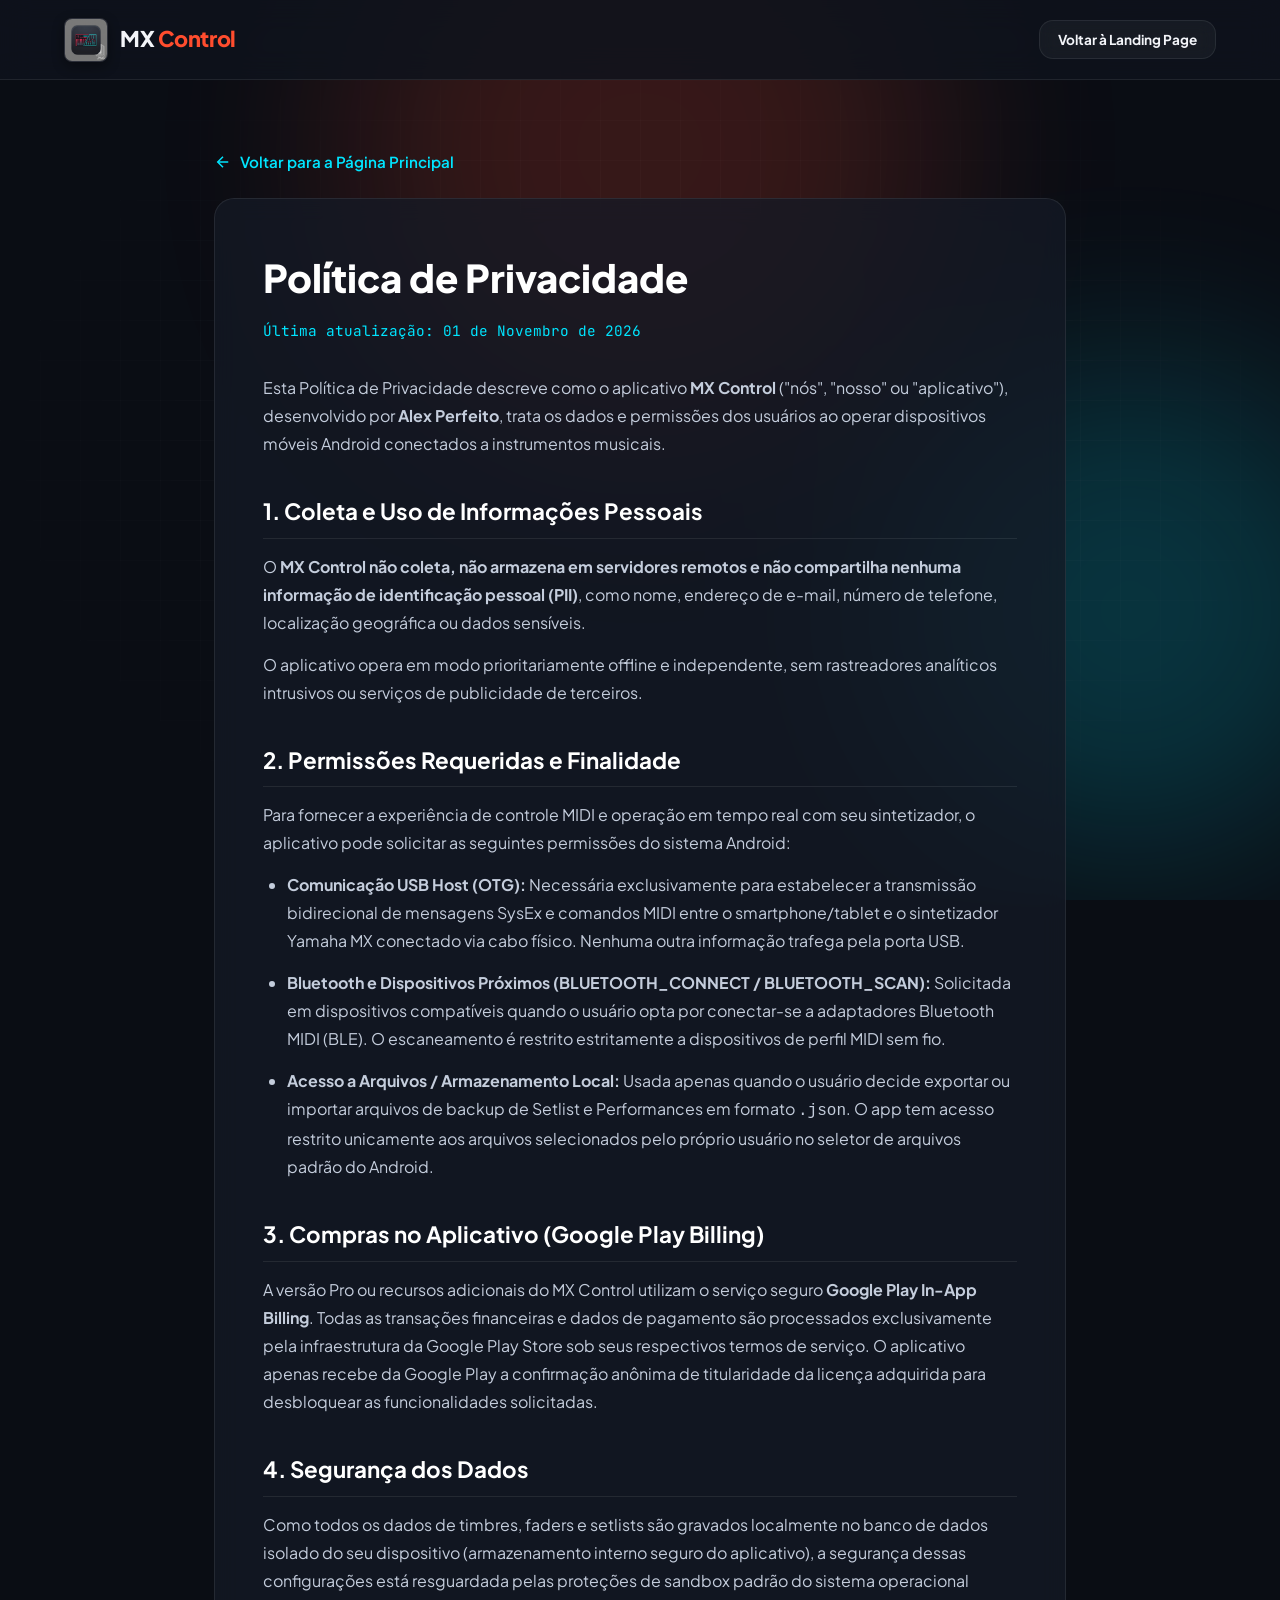
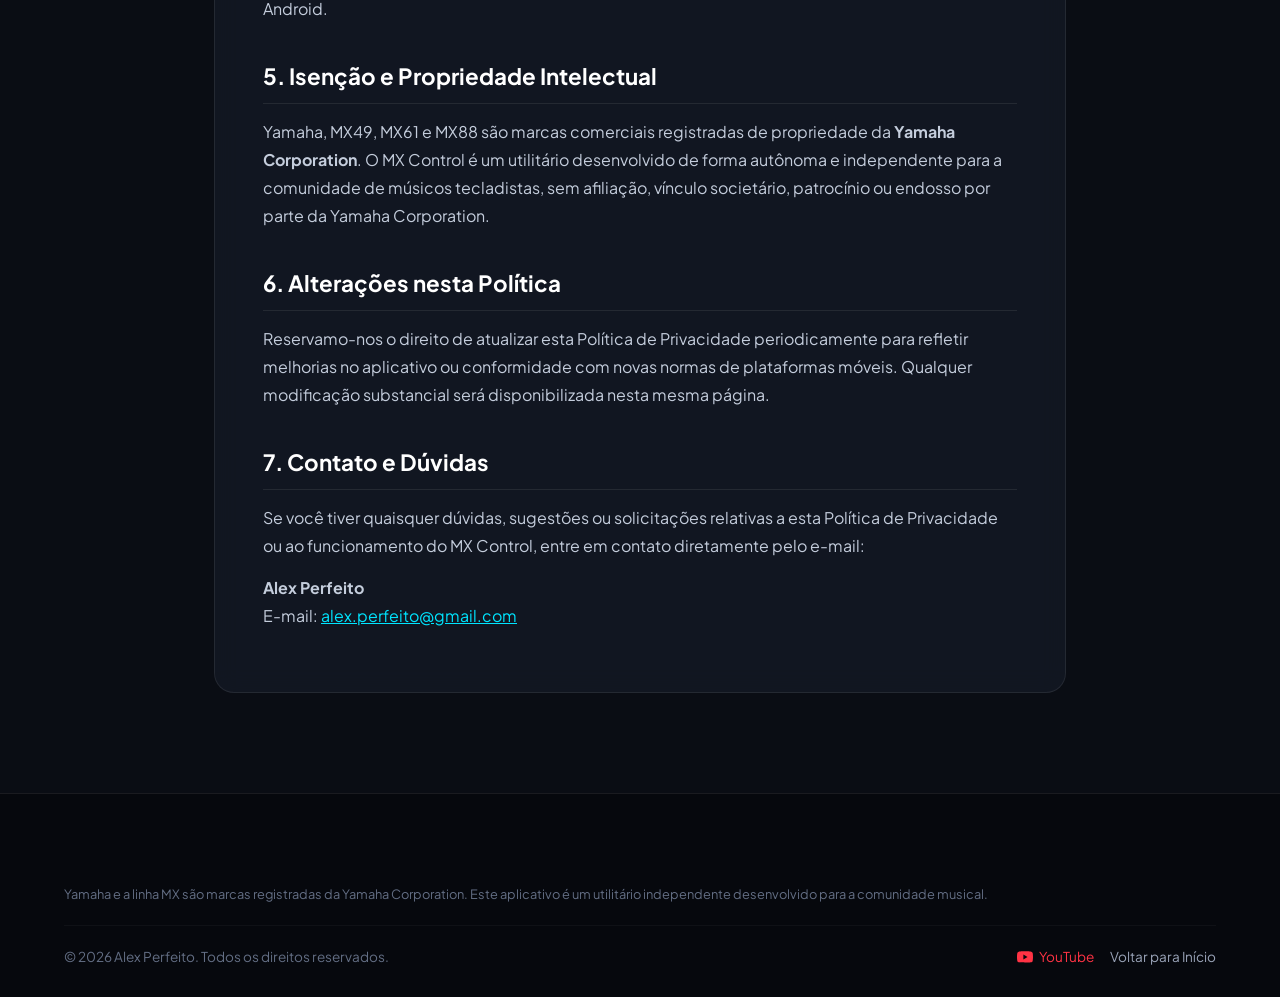
==== privacy-policy.html @ 3ce1f9e4 "Add files via upload" ====
<!DOCTYPE html>
<html lang="pt-BR">
<head>
  <meta charset="UTF-8">
  <meta name="viewport" content="width=device-width, initial-scale=1.0">
  <title>Política de Privacidade — MX Control</title>
  
  <meta name="description" content="Política de Privacidade do aplicativo MX Control para teclados Yamaha MX.">
  <meta name="author" content="Alex Perfeito">
  <meta name="theme-color" content="#0a0d14">

  <!-- Favicon -->
  <link rel="icon" type="image/png" href="assets/icon.png">
  <link rel="apple-touch-icon" href="assets/icon.png">

  <!-- Google Fonts -->
  <link rel="preconnect" href="https://fonts.googleapis.com">
  <link rel="preconnect" href="https://fonts.gstatic.com" crossorigin>
  <link href="https://fonts.googleapis.com/css2?family=Plus+Jakarta+Sans:wght@400;500;600;700;800&family=JetBrains+Mono:wght@500&display=swap" rel="stylesheet">

  <!-- Estilos -->
  <link rel="stylesheet" href="style.css">

  <style>
    .legal-content {
      padding: 70px 0 100px;
    }
    .legal-card {
      background: var(--bg-card);
      border: 1px solid var(--border-subtle);
      border-radius: var(--radius-lg);
      padding: 48px;
      backdrop-filter: blur(12px);
    }
    .legal-card h1 {
      font-size: 2.4rem;
      font-weight: 800;
      color: #fff;
      margin-bottom: 8px;
    }
    .legal-card .updated-date {
      font-size: 0.9rem;
      color: var(--accent-cyan);
      margin-bottom: 32px;
      display: inline-block;
      font-family: var(--font-mono);
    }
    .legal-card h2 {
      font-size: 1.4rem;
      font-weight: 700;
      color: #fff;
      margin-top: 36px;
      margin-bottom: 14px;
      border-bottom: 1px solid var(--border-subtle);
      padding-bottom: 8px;
    }
    .legal-card p, .legal-card li {
      color: #c4cddc;
      font-size: 1rem;
      line-height: 1.75;
      margin-bottom: 14px;
    }
    .legal-card ul {
      padding-left: 24px;
      margin-bottom: 20px;
    }
    .back-btn {
      margin-bottom: 24px;
      display: inline-flex;
      align-items: center;
      gap: 8px;
      color: var(--accent-cyan);
      text-decoration: none;
      font-weight: 600;
      font-size: 0.95rem;
    }
    .back-btn:hover {
      text-decoration: underline;
    }
    @media (max-width: 768px) {
      .legal-card {
        padding: 24px;
      }
      .legal-card h1 {
        font-size: 1.8rem;
      }
    }
  </style>
</head>
<body>

  <!-- Efeitos de Fundo -->
  <div class="bg-decorations" aria-hidden="true">
    <div class="glow-orb glow-orb-1"></div>
    <div class="glow-orb glow-orb-2"></div>
    <div class="grid-overlay"></div>
  </div>

  <!-- CABEÇALHO -->
  <header class="site-header">
    <div class="container header-inner">
      <a href="index.html" class="brand-logo">
        <div class="logo-icon-wrap">
          <img src="assets/icon.png" alt="Logo MX Control" class="logo-img">
        </div>
        <span class="brand-text">MX <span>Control</span></span>
      </a>

      <div class="header-cta">
        <a href="index.html" class="btn btn-outline" style="padding: 8px 18px; font-size: 0.85rem;">
          Voltar à Landing Page
        </a>
      </div>
    </div>
  </header>

  <!-- CONTEÚDO DA POLÍTICA -->
  <main class="legal-content">
    <div class="container" style="max-width: 900px;">
      
      <a href="index.html" class="back-btn">
        <svg width="18" height="18" viewBox="0 0 24 24" fill="none" stroke="currentColor" stroke-width="2">
          <line x1="19" y1="12" x2="5" y2="12"></line>
          <polyline points="12 19 5 12 12 5"></polyline>
        </svg>
        Voltar para a Página Principal
      </a>

      <div class="legal-card">
        <h1>Política de Privacidade</h1>
        <span class="updated-date">Última atualização: 01 de Novembro de 2026</span>

        <p>
          Esta Política de Privacidade descreve como o aplicativo <strong>MX Control</strong> ("nós", "nosso" ou "aplicativo"), desenvolvido por <strong>Alex Perfeito</strong>, trata os dados e permissões dos usuários ao operar dispositivos móveis Android conectados a instrumentos musicais.
        </p>

        <h2>1. Coleta e Uso de Informações Pessoais</h2>
        <p>
          O <strong>MX Control não coleta, não armazena em servidores remotos e não compartilha nenhuma informação de identificação pessoal (PII)</strong>, como nome, endereço de e-mail, número de telefone, localização geográfica ou dados sensíveis.
        </p>
        <p>
          O aplicativo opera em modo prioritariamente offline e independente, sem rastreadores analíticos intrusivos ou serviços de publicidade de terceiros.
        </p>

        <h2>2. Permissões Requeridas e Finalidade</h2>
        <p>Para fornecer a experiência de controle MIDI e operação em tempo real com seu sintetizador, o aplicativo pode solicitar as seguintes permissões do sistema Android:</p>
        
        <ul>
          <li>
            <strong>Comunicação USB Host (OTG):</strong> Necessária exclusivamente para estabelecer a transmissão bidirecional de mensagens SysEx e comandos MIDI entre o smartphone/tablet e o sintetizador Yamaha MX conectado via cabo físico. Nenhuma outra informação trafega pela porta USB.
          </li>
          <li>
            <strong>Bluetooth e Dispositivos Próximos (BLUETOOTH_CONNECT / BLUETOOTH_SCAN):</strong> Solicitada em dispositivos compatíveis quando o usuário opta por conectar-se a adaptadores Bluetooth MIDI (BLE). O escaneamento é restrito estritamente a dispositivos de perfil MIDI sem fio.
          </li>
          <li>
            <strong>Acesso a Arquivos / Armazenamento Local:</strong> Usada apenas quando o usuário decide exportar ou importar arquivos de backup de Setlist e Performances em formato <code>.json</code>. O app tem acesso restrito unicamente aos arquivos selecionados pelo próprio usuário no seletor de arquivos padrão do Android.
          </li>
        </ul>

        <h2>3. Compras no Aplicativo (Google Play Billing)</h2>
        <p>
          A versão Pro ou recursos adicionais do MX Control utilizam o serviço seguro <strong>Google Play In-App Billing</strong>. Todas as transações financeiras e dados de pagamento são processados exclusivamente pela infraestrutura da Google Play Store sob seus respectivos termos de serviço. O aplicativo apenas recebe da Google Play a confirmação anônima de titularidade da licença adquirida para desbloquear as funcionalidades solicitadas.
        </p>

        <h2>4. Segurança dos Dados</h2>
        <p>
          Como todos os dados de timbres, faders e setlists são gravados localmente no banco de dados isolado do seu dispositivo (armazenamento interno seguro do aplicativo), a segurança dessas configurações está resguardada pelas proteções de sandbox padrão do sistema operacional Android.
        </p>

        <h2>5. Isenção e Propriedade Intelectual</h2>
        <p>
          Yamaha, MX49, MX61 e MX88 são marcas comerciais registradas de propriedade da <strong>Yamaha Corporation</strong>. O MX Control é um utilitário desenvolvido de forma autônoma e independente para a comunidade de músicos tecladistas, sem afiliação, vínculo societário, patrocínio ou endosso por parte da Yamaha Corporation.
        </p>

        <h2>6. Alterações nesta Política</h2>
        <p>
          Reservamo-nos o direito de atualizar esta Política de Privacidade periodicamente para refletir melhorias no aplicativo ou conformidade com novas normas de plataformas móveis. Qualquer modificação substancial será disponibilizada nesta mesma página.
        </p>

        <h2>7. Contato e Dúvidas</h2>
        <p>
          Se você tiver quaisquer dúvidas, sugestões ou solicitações relativas a esta Política de Privacidade ou ao funcionamento do MX Control, entre em contato diretamente pelo e-mail:
        </p>
        <p>
          <strong>Alex Perfeito</strong><br>
          E-mail: <a href="mailto:alex.perfeito@gmail.com" style="color: var(--accent-cyan);">alex.perfeito@gmail.com</a>
        </p>
      </div>

    </div>
  </main>

  <!-- RODAPÉ -->
  <footer class="site-footer">
    <div class="container">
      <div class="footer-disclaimer">
        Yamaha e a linha MX são marcas registradas da Yamaha Corporation. Este aplicativo é um utilitário independente desenvolvido para a comunidade musical.
      </div>
      <div class="footer-bottom">
        <div>&copy; 2026 Alex Perfeito. Todos os direitos reservados.</div>
        <div style="display: flex; gap: 16px; align-items: center;">
          <a href="https://www.youtube.com/@mxcontrolapp" target="_blank" rel="noopener noreferrer" style="color: #ff3344; display: inline-flex; align-items: center; gap: 6px;">
            <svg viewBox="0 0 24 24" width="16" height="16" fill="currentColor">
              <path d="M23.498 6.186a3.016 3.016 0 0 0-2.122-2.136C19.505 3.545 12 3.545 12 3.545s-7.505 0-9.377.505A3.017 3.017 0 0 0 .502 6.186C0 8.07 0 12 0 12s0 3.93.502 5.814a3.016 3.016 0 0 0 2.122 2.136c1.871.505 9.376.505 9.376.505s7.505 0 9.377-.505a3.015 3.015 0 0 0 2.122-2.136C24 15.93 24 12 24 12s0-3.93-.502-5.814zM9.545 15.568V8.432L15.818 12l-6.273 3.568z"/>
            </svg>
            YouTube
          </a>
          <a href="index.html">Voltar para Início</a>
        </div>
      </div>
    </div>
  </footer>

</body>
</html>
---- style.css ----
/* ==========================================================================
   MX CONTROL - LANDING PAGE STYLES
   Estética: Dark Synthwave / Modern Music Gear / Yamaha Pro Theme
   ========================================================================== */

:root {
  /* Cores Principais */
  --bg-primary: #0a0d14;
  --bg-secondary: #0f131d;
  --bg-card: rgba(21, 26, 38, 0.75);
  --bg-card-hover: rgba(28, 35, 51, 0.9);
  --bg-glass: rgba(15, 19, 29, 0.85);

  /* Acentos de Cor */
  --accent-yamaha: #ff4d2e;          /* Vermelho/Laranja Yamaha */
  --accent-yamaha-glow: rgba(255, 77, 46, 0.35);
  --accent-cyan: #00e5ff;            /* Ciano Neon LED MIDI */
  --accent-cyan-glow: rgba(0, 229, 255, 0.35);
  --accent-purple: #7f52ff;          /* Toque sênior tech */
  --accent-green: #00e676;           /* Status Conectado */

  /* Textos */
  --text-main: #f3f5f9;
  --text-muted: #9aa4b8;
  --text-faint: #636e84;

  /* Bordas & Efeitos */
  --border-subtle: rgba(255, 255, 255, 0.08);
  --border-highlight: rgba(0, 229, 255, 0.25);
  --border-yamaha: rgba(255, 77, 46, 0.3);
  --shadow-card: 0 16px 36px -10px rgba(0, 0, 0, 0.6);
  --shadow-glow-cyan: 0 0 35px rgba(0, 229, 255, 0.22);
  --shadow-glow-yamaha: 0 0 35px rgba(255, 77, 46, 0.25);

  /* Layout */
  --max-width: 1200px;
  --header-height: 80px;
  --radius-sm: 8px;
  --radius-md: 14px;
  --radius-lg: 20px;
  --radius-xl: 32px;

  /* Tipografia */
  --font-family: 'Plus Jakarta Sans', -apple-system, BlinkMacSystemFont, 'Segoe UI', Roboto, sans-serif;
  --font-mono: 'JetBrains Mono', 'Fira Code', monospace;
}

/* Reset Global */
*, *::before, *::after {
  box-sizing: border-box;
  margin: 0;
  padding: 0;
}

html {
  scroll-behavior: smooth;
  font-size: 16px;
  background-color: var(--bg-primary);
  color: var(--text-main);
  font-family: var(--font-family);
  -webkit-font-smoothing: antialiased;
}

body {
  overflow-x: hidden;
  background-color: var(--bg-primary);
  line-height: 1.6;
  position: relative;
}

/* Background Gradients & Studio Grid Effect */
.bg-decorations {
  position: fixed;
  inset: 0;
  pointer-events: none;
  z-index: 0;
  overflow: hidden;
}

.glow-orb {
  position: absolute;
  border-radius: 50%;
  filter: blur(100px);
  opacity: 0.18;
}

.glow-orb-1 {
  width: 600px;
  height: 600px;
  background: var(--accent-yamaha);
  top: -150px;
  left: 50%;
  transform: translateX(-50%);
}

.glow-orb-2 {
  width: 500px;
  height: 500px;
  background: var(--accent-cyan);
  top: 40%;
  right: -100px;
}

.glow-orb-3 {
  width: 600px;
  height: 600px;
  background: #253366;
  bottom: 10%;
  left: -150px;
}

.grid-overlay {
  position: absolute;
  inset: 0;
  background-image: 
    linear-gradient(rgba(255, 255, 255, 0.02) 1px, transparent 1px),
    linear-gradient(90deg, rgba(255, 255, 255, 0.02) 1px, transparent 1px);
  background-size: 40px 40px;
  mask-image: radial-gradient(ellipse at center, black 40%, transparent 80%);
  -webkit-mask-image: radial-gradient(ellipse at center, black 40%, transparent 80%);
}

/* Container */
.container {
  width: 100%;
  max-width: var(--max-width);
  margin: 0 auto;
  padding: 0 24px;
  position: relative;
  z-index: 1;
}

/* ==========================================================================
   HEADER & NAVBAR
   ========================================================================== */
.site-header {
  position: sticky;
  top: 0;
  width: 100%;
  height: var(--header-height);
  background: var(--bg-glass);
  backdrop-filter: blur(16px);
  -webkit-backdrop-filter: blur(16px);
  border-bottom: 1px solid var(--border-subtle);
  z-index: 1000;
  transition: all 0.3s ease;
}

.site-header.scrolled {
  background: rgba(10, 13, 20, 0.95);
  box-shadow: 0 10px 30px rgba(0, 0, 0, 0.5);
  border-bottom-color: rgba(0, 229, 255, 0.15);
}

.header-inner {
  display: flex;
  align-items: center;
  justify-content: space-between;
  height: 100%;
}

.brand-logo {
  display: flex;
  align-items: center;
  gap: 12px;
  text-decoration: none;
  color: var(--text-main);
  font-weight: 800;
  font-size: 1.35rem;
  letter-spacing: -0.02em;
}

.logo-icon-wrap {
  position: relative;
  width: 44px;
  height: 44px;
  border-radius: var(--radius-sm);
  overflow: hidden;
  box-shadow: 0 4px 12px rgba(0, 0, 0, 0.4);
  border: 1px solid rgba(255, 255, 255, 0.1);
  display: flex;
  align-items: center;
  justify-content: center;
  background: #141722;
}

.logo-img {
  width: 100%;
  height: 100%;
  object-fit: cover;
}

.brand-text span {
  color: var(--accent-yamaha);
}

.badge-version {
  font-size: 0.65rem;
  font-weight: 700;
  text-transform: uppercase;
  padding: 2px 7px;
  border-radius: 20px;
  background: rgba(0, 229, 255, 0.12);
  color: var(--accent-cyan);
  border: 1px solid rgba(0, 229, 255, 0.3);
  letter-spacing: 0.05em;
  vertical-align: middle;
  margin-left: 6px;
}

.nav-links {
  display: flex;
  align-items: center;
  gap: 32px;
  list-style: none;
}

.nav-link {
  color: var(--text-muted);
  text-decoration: none;
  font-size: 0.95rem;
  font-weight: 500;
  transition: color 0.2s ease;
  position: relative;
}

.nav-link:hover {
  color: var(--accent-cyan);
}

.nav-link::after {
  content: '';
  position: absolute;
  bottom: -4px;
  left: 0;
  width: 0;
  height: 2px;
  background: var(--accent-cyan);
  transition: width 0.2s ease;
  border-radius: 2px;
}

.nav-link:hover::after {
  width: 100%;
}

/* Link Sutil do YouTube na Navbar */
.nav-link-youtube {
  display: inline-flex;
  align-items: center;
  gap: 8px;
  color: #cdd5e2;
  font-weight: 600;
  padding: 6px 12px;
  border-radius: var(--radius-sm);
  background: rgba(255, 0, 51, 0.08);
  border: 1px solid rgba(255, 0, 51, 0.2);
  transition: all 0.25s ease;
}

.nav-link-youtube::after {
  display: none !important;
}

.nav-link-youtube:hover {
  background: rgba(255, 0, 51, 0.16);
  border-color: rgba(255, 0, 51, 0.45);
  color: #ffffff;
  transform: translateY(-1px);
}

.nav-yt-icon {
  width: 18px;
  height: 18px;
  fill: #ff0033;
  flex-shrink: 0;
  transition: transform 0.2s ease;
}

.nav-link-youtube:hover .nav-yt-icon {
  transform: scale(1.15);
}

.header-cta {
  display: flex;
  align-items: center;
  gap: 16px;
}

/* Mobile Toggle */
.mobile-toggle {
  display: none;
  background: transparent;
  border: none;
  color: var(--text-main);
  cursor: pointer;
  padding: 8px;
}

.mobile-toggle svg {
  width: 26px;
  height: 26px;
  stroke: var(--text-main);
}

/* ==========================================================================
   BUTTONS & CTAs
   ========================================================================== */
.btn {
  display: inline-flex;
  align-items: center;
  justify-content: center;
  gap: 10px;
  padding: 12px 24px;
  font-size: 0.95rem;
  font-weight: 700;
  text-decoration: none;
  border-radius: var(--radius-md);
  transition: all 0.25s cubic-bezier(0.16, 1, 0.3, 1);
  cursor: pointer;
  border: 1px solid transparent;
}

.btn-primary {
  background: linear-gradient(135deg, #ff4d2e, #e03213);
  color: #ffffff;
  box-shadow: 0 8px 24px rgba(255, 77, 46, 0.35);
}

.btn-primary:hover {
  transform: translateY(-2px);
  box-shadow: 0 12px 30px rgba(255, 77, 46, 0.5);
  background: linear-gradient(135deg, #ff6045, #ee391a);
}

.btn-outline {
  background: rgba(255, 255, 255, 0.04);
  color: var(--text-main);
  border: 1px solid var(--border-subtle);
  backdrop-filter: blur(8px);
}

.btn-outline:hover {
  background: rgba(255, 255, 255, 0.08);
  border-color: var(--accent-cyan);
  color: var(--accent-cyan);
  transform: translateY(-2px);
}

/* Google Play Official Badge Button */
.btn-google-play {
  display: inline-flex;
  align-items: center;
  gap: 14px;
  padding: 10px 22px;
  background: #0b0e17;
  border: 1px solid rgba(255, 255, 255, 0.18);
  border-radius: 12px;
  text-decoration: none;
  color: #fff;
  transition: all 0.25s ease;
  box-shadow: 0 8px 25px rgba(0, 0, 0, 0.4);
}

.btn-google-play:hover {
  border-color: var(--accent-cyan);
  background: #121724;
  transform: translateY(-3px);
  box-shadow: 0 12px 30px rgba(0, 229, 255, 0.25);
}

.btn-google-play svg {
  width: 28px;
  height: 28px;
  flex-shrink: 0;
}

.play-text {
  display: flex;
  flex-direction: column;
  text-align: left;
  line-height: 1.15;
}

.play-text .subtext {
  font-size: 0.65rem;
  letter-spacing: 0.08em;
  text-transform: uppercase;
  color: var(--text-muted);
  font-weight: 600;
}

.play-text .maintext {
  font-size: 1.15rem;
  font-weight: 800;
  color: #ffffff;
  letter-spacing: -0.01em;
}

/* Botão Secundário Estilizado: Vídeo Demonstração Hero */
.btn-video-demo {
  display: inline-flex;
  align-items: center;
  gap: 12px;
  padding: 11px 22px;
  background: rgba(255, 255, 255, 0.05);
  border: 1px solid rgba(255, 255, 255, 0.16);
  border-radius: 12px;
  color: #ffffff;
  text-decoration: none;
  font-weight: 700;
  font-size: 0.95rem;
  backdrop-filter: blur(12px);
  -webkit-backdrop-filter: blur(12px);
  transition: all 0.25s cubic-bezier(0.16, 1, 0.3, 1);
  box-shadow: 0 8px 24px rgba(0, 0, 0, 0.35);
}

.btn-video-demo:hover {
  background: rgba(255, 0, 51, 0.1);
  border-color: rgba(255, 0, 51, 0.5);
  color: #ffffff;
  transform: translateY(-2px);
  box-shadow: 0 12px 30px rgba(255, 0, 51, 0.25);
}

.yt-play-badge {
  width: 28px;
  height: 28px;
  border-radius: 50%;
  background: linear-gradient(135deg, #ff0033, #cc0029);
  display: flex;
  align-items: center;
  justify-content: center;
  box-shadow: 0 0 14px rgba(255, 0, 51, 0.5);
  flex-shrink: 0;
  transition: transform 0.2s ease;
}

.btn-video-demo:hover .yt-play-badge {
  transform: scale(1.12);
}

/* ==========================================================================
   HERO SECTION
   ========================================================================== */
.hero {
  padding: 80px 0 100px;
  position: relative;
}

.hero-inner {
  display: flex;
  flex-direction: column;
  align-items: center;
  text-align: center;
}

.hero-tag {
  display: inline-flex;
  align-items: center;
  gap: 10px;
  padding: 6px 16px;
  border-radius: 30px;
  background: rgba(255, 77, 46, 0.1);
  border: 1px solid rgba(255, 77, 46, 0.25);
  color: #ff917e;
  font-size: 0.88rem;
  font-weight: 700;
  letter-spacing: 0.02em;
  margin-bottom: 24px;
  animation: pulse-glow 3s infinite alternate;
}

.live-indicator {
  width: 8px;
  height: 8px;
  border-radius: 50%;
  background: var(--accent-cyan);
  box-shadow: 0 0 10px var(--accent-cyan);
  animation: blink 1.4s infinite;
}

@keyframes blink {
  0%, 100% { opacity: 1; transform: scale(1); }
  50% { opacity: 0.3; transform: scale(0.8); }
}

@keyframes pulse-glow {
  0% { box-shadow: 0 0 0 rgba(255, 77, 46, 0); }
  100% { box-shadow: 0 0 20px rgba(255, 77, 46, 0.25); }
}

.hero-title {
  font-size: clamp(2.3rem, 5.2vw, 4rem);
  font-weight: 800;
  line-height: 1.12;
  letter-spacing: -0.03em;
  max-width: 950px;
  margin-bottom: 24px;
}

.hero-title .gradient-text {
  background: linear-gradient(135deg, #ffffff 30%, var(--accent-cyan) 85%);
  -webkit-background-clip: text;
  -webkit-text-fill-color: transparent;
}

.hero-title .yamaha-accent {
  background: linear-gradient(135deg, #ff7e67 0%, var(--accent-yamaha) 100%);
  -webkit-background-clip: text;
  -webkit-text-fill-color: transparent;
}

.hero-subtitle {
  font-size: clamp(1.05rem, 2vw, 1.25rem);
  color: var(--text-muted);
  max-width: 760px;
  margin-bottom: 40px;
  line-height: 1.65;
  font-weight: 400;
}

.hero-ctas {
  display: flex;
  align-items: center;
  justify-content: center;
  gap: 18px;
  flex-wrap: wrap;
  margin-bottom: 36px;
}

.hero-trust-badges {
  display: flex;
  align-items: center;
  justify-content: center;
  gap: 28px;
  flex-wrap: wrap;
  color: var(--text-faint);
  font-size: 0.85rem;
  font-weight: 600;
  margin-bottom: 60px;
}

.trust-badge-item {
  display: flex;
  align-items: center;
  gap: 8px;
  color: var(--text-muted);
}

.trust-badge-item svg {
  width: 16px;
  height: 16px;
  color: var(--accent-cyan);
}

/* Hero Showcase Mockup */
.hero-mockup-wrapper {
  width: 100%;
  max-width: 1020px;
  margin: 0 auto;
  position: relative;
}

.mockup-glow {
  position: absolute;
  inset: -20px;
  background: radial-gradient(circle at 50% 30%, rgba(0, 229, 255, 0.25), rgba(255, 77, 46, 0.15) 50%, transparent 75%);
  filter: blur(40px);
  z-index: 0;
  pointer-events: none;
}

.mockup-device-frame {
  position: relative;
  z-index: 1;
  background: #141724;
  border-radius: var(--radius-xl);
  padding: 14px;
  border: 1px solid rgba(255, 255, 255, 0.15);
  box-shadow: 
    0 25px 60px -15px rgba(0, 0, 0, 0.8),
    0 0 40px rgba(0, 229, 255, 0.15);
  transition: transform 0.4s ease;
}

.mockup-device-frame:hover {
  transform: translateY(-4px);
}

.device-header-bar {
  display: flex;
  align-items: center;
  justify-content: space-between;
  padding: 6px 14px 10px;
}

.device-dots {
  display: flex;
  gap: 6px;
}

.device-dot {
  width: 10px;
  height: 10px;
  border-radius: 50%;
  background: rgba(255, 255, 255, 0.2);
}

.device-dot:nth-child(1) { background: #ff5f56; }
.device-dot:nth-child(2) { background: #ffbd2e; }
.device-dot:nth-child(3) { background: #27c93f; }

.device-status {
  font-family: var(--font-mono);
  font-size: 0.72rem;
  color: var(--accent-cyan);
  display: flex;
  align-items: center;
  gap: 6px;
}

.screen-container {
  border-radius: calc(var(--radius-xl) - 10px);
  overflow: hidden;
  position: relative;
  background: #000;
  aspect-ratio: 16 / 9.2;
}

.screen-container img {
  width: 100%;
  height: 100%;
  object-fit: cover;
  display: block;
}

/* Floating Stats Pills on Hero */
.floating-pill {
  position: absolute;
  z-index: 2;
  background: rgba(18, 23, 34, 0.85);
  backdrop-filter: blur(12px);
  -webkit-backdrop-filter: blur(12px);
  border: 1px solid var(--border-subtle);
  padding: 12px 18px;
  border-radius: var(--radius-md);
  box-shadow: var(--shadow-card);
  display: flex;
  align-items: center;
  gap: 12px;
  animation: float 6s ease-in-out infinite;
}

.floating-pill-left {
  top: 15%;
  left: -20px;
  border-left: 3px solid var(--accent-cyan);
}

.floating-pill-right {
  bottom: 12%;
  right: -20px;
  border-left: 3px solid var(--accent-yamaha);
  animation-delay: -3s;
}

@keyframes float {
  0%, 100% { transform: translateY(0); }
  50% { transform: translateY(-10px); }
}

.pill-icon {
  width: 38px;
  height: 38px;
  border-radius: 10px;
  display: flex;
  align-items: center;
  justify-content: center;
  background: rgba(255, 255, 255, 0.05);
  font-size: 1.2rem;
}

.pill-text {
  display: flex;
  flex-direction: column;
}

.pill-title {
  font-size: 0.85rem;
  font-weight: 700;
  color: #fff;
}

.pill-desc {
  font-size: 0.72rem;
  color: var(--text-muted);
}

/* ==========================================================================
   METRICS / STRIP BANNER
   ========================================================================== */
.strip-banner {
  padding: 30px 0;
  border-top: 1px solid var(--border-subtle);
  border-bottom: 1px solid var(--border-subtle);
  background: rgba(15, 19, 29, 0.4);
  margin-top: 40px;
}

.metrics-grid {
  display: grid;
  grid-template-columns: repeat(4, 1fr);
  gap: 24px;
  text-align: center;
}

.metric-item {
  display: flex;
  flex-direction: column;
  gap: 4px;
}

.metric-value {
  font-size: 2.1rem;
  font-weight: 800;
  color: #ffffff;
  letter-spacing: -0.02em;
  background: linear-gradient(135deg, #ffffff, var(--accent-cyan));
  -webkit-background-clip: text;
  -webkit-text-fill-color: transparent;
}

.metric-label {
  font-size: 0.85rem;
  color: var(--text-muted);
  font-weight: 500;
}

/* ==========================================================================
   SECTION HEADERS
   ========================================================================== */
.section {
  padding: 100px 0;
  position: relative;
}

.section-head {
  text-align: center;
  max-width: 720px;
  margin: 0 auto 60px;
}

.section-tag {
  display: inline-block;
  font-size: 0.8rem;
  font-weight: 700;
  letter-spacing: 0.1em;
  text-transform: uppercase;
  color: var(--accent-cyan);
  margin-bottom: 12px;
}

.section-title {
  font-size: clamp(2rem, 3.5vw, 2.8rem);
  font-weight: 800;
  letter-spacing: -0.02em;
  line-height: 1.2;
  margin-bottom: 16px;
  color: #ffffff;
}

.section-subtitle {
  font-size: 1.05rem;
  color: var(--text-muted);
  line-height: 1.6;
}

/* ==========================================================================
   CARDS DE RECURSOS (GRID)
   ========================================================================== */
.features-grid {
  display: grid;
  grid-template-columns: repeat(2, 1fr);
  gap: 30px;
}

.feature-card {
  background: var(--bg-card);
  border: 1px solid var(--border-subtle);
  border-radius: var(--radius-lg);
  padding: 36px;
  display: flex;
  flex-direction: column;
  justify-content: space-between;
  transition: all 0.3s ease;
  position: relative;
  overflow: hidden;
  backdrop-filter: blur(10px);
  -webkit-backdrop-filter: blur(10px);
}

.feature-card::before {
  content: '';
  position: absolute;
  top: 0;
  left: 0;
  right: 0;
  height: 2px;
  background: linear-gradient(90deg, transparent, var(--border-subtle), transparent);
  transition: background 0.3s ease;
}

.feature-card:hover {
  background: var(--bg-card-hover);
  border-color: var(--border-highlight);
  transform: translateY(-6px);
  box-shadow: var(--shadow-card), var(--shadow-glow-cyan);
}

.feature-card:hover::before {
  background: linear-gradient(90deg, var(--accent-yamaha), var(--accent-cyan));
}

.feature-icon-wrapper {
  width: 56px;
  height: 56px;
  border-radius: var(--radius-md);
  background: rgba(0, 229, 255, 0.08);
  border: 1px solid rgba(0, 229, 255, 0.2);
  display: flex;
  align-items: center;
  justify-content: center;
  color: var(--accent-cyan);
  margin-bottom: 24px;
}

.card-yamaha .feature-icon-wrapper {
  background: rgba(255, 77, 46, 0.08);
  border-color: rgba(255, 77, 46, 0.2);
  color: var(--accent-yamaha);
}

.feature-card h3 {
  font-size: 1.45rem;
  font-weight: 700;
  margin-bottom: 14px;
  color: #ffffff;
}

.feature-card p {
  color: var(--text-muted);
  font-size: 0.98rem;
  line-height: 1.65;
  margin-bottom: 24px;
}

.feature-tags {
  display: flex;
  flex-wrap: wrap;
  gap: 8px;
  margin-bottom: 24px;
}

.tech-tag {
  font-family: var(--font-mono);
  font-size: 0.72rem;
  padding: 4px 10px;
  border-radius: 6px;
  background: rgba(255, 255, 255, 0.05);
  color: #b5c0d5;
  border: 1px solid rgba(255, 255, 255, 0.08);
}

/* Feature Preview Images */
.feature-preview {
  margin-top: auto;
  border-radius: var(--radius-md);
  overflow: hidden;
  border: 1px solid rgba(255, 255, 255, 0.08);
  background: #080a10;
  box-shadow: 0 10px 24px rgba(0, 0, 0, 0.5);
  max-height: 220px;
  transition: transform 0.3s ease;
}

.feature-card:hover .feature-preview {
  transform: scale(1.02);
}

.feature-preview img {
  width: 100%;
  height: 100%;
  object-fit: cover;
  display: block;
}

/* ==========================================================================
   SHOWCASE / INTERACTIVE TABS (Visão do App)
   ========================================================================== */
.showcase-section {
  background: linear-gradient(180deg, var(--bg-primary) 0%, #0d111a 100%);
}

.gallery-grid {
  display: grid;
  grid-template-columns: repeat(3, 1fr);
  gap: 24px;
}

.gallery-card {
  background: var(--bg-card);
  border: 1px solid var(--border-subtle);
  border-radius: var(--radius-lg);
  padding: 18px;
  text-align: center;
  transition: all 0.3s ease;
}

.gallery-card:hover {
  border-color: var(--border-highlight);
  transform: translateY(-4px);
}

.gallery-img-wrap {
  border-radius: var(--radius-md);
  overflow: hidden;
  margin-bottom: 16px;
  border: 1px solid rgba(255, 255, 255, 0.06);
  background: #06080d;
}

.gallery-img-wrap img {
  width: 100%;
  height: auto;
  display: block;
  transition: transform 0.4s ease;
}

.gallery-card:hover .gallery-img-wrap img {
  transform: scale(1.03);
}

.gallery-card h4 {
  font-size: 1.1rem;
  font-weight: 700;
  margin-bottom: 6px;
  color: #fff;
}

.gallery-card p {
  font-size: 0.85rem;
  color: var(--text-muted);
}

/* ==========================================================================
   COMPATIBILIDADE DE HARDWARE
   ========================================================================== */
.models-grid {
  display: grid;
  grid-template-columns: repeat(3, 1fr);
  gap: 24px;
  margin-bottom: 40px;
}

.model-card {
  background: var(--bg-card);
  border: 1px solid var(--border-subtle);
  border-radius: var(--radius-lg);
  padding: 32px 24px;
  text-align: center;
  transition: all 0.3s ease;
  position: relative;
  overflow: hidden;
}

.model-card.featured {
  border-color: var(--accent-yamaha);
  background: linear-gradient(180deg, rgba(255, 77, 46, 0.08) 0%, rgba(21, 26, 38, 0.9) 100%);
  box-shadow: var(--shadow-glow-yamaha);
}

.popular-badge {
  position: absolute;
  top: 14px;
  right: 14px;
  font-size: 0.65rem;
  font-weight: 800;
  text-transform: uppercase;
  background: var(--accent-yamaha);
  color: #fff;
  padding: 3px 8px;
  border-radius: 20px;
  letter-spacing: 0.05em;
}

.model-icon {
  font-size: 2.2rem;
  margin-bottom: 16px;
  color: var(--accent-yamaha);
}

.model-card h3 {
  font-size: 1.5rem;
  font-weight: 800;
  margin-bottom: 8px;
  color: #ffffff;
}

.model-specs {
  font-size: 0.88rem;
  color: var(--text-muted);
  margin-bottom: 16px;
}

.model-bullets {
  list-style: none;
  text-align: left;
  border-top: 1px solid var(--border-subtle);
  padding-top: 16px;
  display: flex;
  flex-direction: column;
  gap: 10px;
}

.model-bullets li {
  display: flex;
  align-items: center;
  gap: 8px;
  font-size: 0.85rem;
  color: #c0c8d6;
}

.model-bullets li svg {
  width: 14px;
  height: 14px;
  color: var(--accent-green);
  flex-shrink: 0;
}

/* Requisitos Banner */
.requirements-box {
  background: rgba(15, 19, 29, 0.9);
  border: 1px solid var(--border-subtle);
  border-radius: var(--radius-lg);
  padding: 28px 36px;
  display: flex;
  align-items: center;
  justify-content: space-between;
  gap: 24px;
  flex-wrap: wrap;
}

.req-left {
  display: flex;
  align-items: center;
  gap: 20px;
}

.req-icon {
  width: 50px;
  height: 50px;
  border-radius: 50%;
  background: rgba(0, 229, 255, 0.1);
  display: flex;
  align-items: center;
  justify-content: center;
  color: var(--accent-cyan);
  flex-shrink: 0;
}

.req-info h4 {
  font-size: 1.15rem;
  font-weight: 700;
  color: #fff;
  margin-bottom: 4px;
}

.req-info p {
  font-size: 0.9rem;
  color: var(--text-muted);
}

.req-badges {
  display: flex;
  gap: 12px;
  flex-wrap: wrap;
}

.req-pill {
  padding: 6px 14px;
  border-radius: 8px;
  background: rgba(255, 255, 255, 0.05);
  border: 1px solid var(--border-subtle);
  font-size: 0.82rem;
  font-weight: 600;
  color: #d1d8e6;
  display: flex;
  align-items: center;
  gap: 6px;
}

/* ==========================================================================
   COMO FUNCIONA / CONEXÃO NO PALCO
   ========================================================================== */
.steps-grid {
  display: grid;
  grid-template-columns: repeat(3, 1fr);
  gap: 30px;
  position: relative;
}

.step-card {
  background: var(--bg-card);
  border: 1px solid var(--border-subtle);
  border-radius: var(--radius-lg);
  padding: 36px 28px;
  position: relative;
}

.step-number {
  position: absolute;
  top: -16px;
  left: 28px;
  width: 36px;
  height: 36px;
  border-radius: 50%;
  background: var(--accent-yamaha);
  color: #fff;
  font-weight: 800;
  display: flex;
  align-items: center;
  justify-content: center;
  font-size: 1rem;
  box-shadow: 0 4px 12px rgba(255, 77, 46, 0.4);
}

.step-card h3 {
  font-size: 1.25rem;
  font-weight: 700;
  margin-top: 10px;
  margin-bottom: 12px;
  color: #ffffff;
}

.step-card p {
  color: var(--text-muted);
  font-size: 0.92rem;
  line-height: 1.6;
}

.step-tip {
  margin-top: 16px;
  padding: 10px 14px;
  border-radius: var(--radius-sm);
  background: rgba(0, 229, 255, 0.06);
  border-left: 3px solid var(--accent-cyan);
  font-size: 0.8rem;
  font-family: var(--font-mono);
  color: #8bebf6;
}

/* Banner de Chamada do YouTube na Seção Conexão */
.step-footer-banner {
  margin-top: 48px;
  background: linear-gradient(135deg, rgba(255, 0, 51, 0.07) 0%, rgba(21, 26, 38, 0.85) 100%);
  border: 1px solid rgba(255, 0, 51, 0.25);
  border-radius: var(--radius-lg);
  padding: 24px 32px;
  display: flex;
  align-items: center;
  justify-content: space-between;
  gap: 24px;
  backdrop-filter: blur(12px);
  -webkit-backdrop-filter: blur(12px);
  box-shadow: 0 12px 32px rgba(0, 0, 0, 0.4);
  position: relative;
  overflow: hidden;
}

.step-footer-banner::before {
  content: '';
  position: absolute;
  top: 0;
  left: 0;
  bottom: 0;
  width: 4px;
  background: linear-gradient(180deg, #ff0033, var(--accent-yamaha));
}

.step-banner-content {
  display: flex;
  align-items: center;
  gap: 20px;
}

.step-banner-icon {
  width: 52px;
  height: 52px;
  border-radius: 12px;
  background: rgba(255, 0, 51, 0.12);
  border: 1px solid rgba(255, 0, 51, 0.3);
  display: flex;
  align-items: center;
  justify-content: center;
  flex-shrink: 0;
  box-shadow: 0 0 16px rgba(255, 0, 51, 0.2);
}

.step-banner-icon svg {
  width: 28px;
  height: 28px;
  fill: #ff0033;
}

.step-banner-text h4 {
  font-size: 1.15rem;
  font-weight: 700;
  color: #ffffff;
  margin-bottom: 4px;
}

.step-banner-text p {
  font-size: 0.9rem;
  color: var(--text-muted);
  line-height: 1.5;
  margin: 0;
}

.btn-yt-callout {
  display: inline-flex;
  align-items: center;
  gap: 10px;
  padding: 12px 22px;
  background: #ff0033;
  color: #ffffff;
  font-weight: 700;
  font-size: 0.92rem;
  border-radius: var(--radius-md);
  text-decoration: none;
  white-space: nowrap;
  transition: all 0.25s ease;
  box-shadow: 0 6px 20px rgba(255, 0, 51, 0.35);
  flex-shrink: 0;
}

.btn-yt-callout:hover {
  background: #ff1a44;
  transform: translateY(-2px);
  box-shadow: 0 10px 25px rgba(255, 0, 51, 0.55);
}

/* Link YouTube no Footer */
.footer-yt-link {
  display: inline-flex;
  align-items: center;
  gap: 8px;
  color: var(--text-muted);
  transition: color 0.2s ease;
}

.footer-yt-link:hover {
  color: #ff3344 !important;
}

.footer-yt-icon {
  width: 17px;
  height: 17px;
  fill: #ff0033;
  flex-shrink: 0;
}

/* ==========================================================================
   CALL TO ACTION FINAL
   ========================================================================== */
.cta-banner-section {
  padding: 90px 0;
}

.cta-banner-card {
  background: radial-gradient(circle at 50% 0%, rgba(255, 77, 46, 0.2), transparent 70%),
              linear-gradient(180deg, #161c2b 0%, #0d111a 100%);
  border: 1px solid rgba(255, 77, 46, 0.35);
  border-radius: var(--radius-xl);
  padding: 70px 40px;
  text-align: center;
  position: relative;
  overflow: hidden;
  box-shadow: 0 20px 50px rgba(0, 0, 0, 0.6), 0 0 50px rgba(255, 77, 46, 0.15);
}

.cta-banner-card h2 {
  font-size: clamp(2rem, 4vw, 3rem);
  font-weight: 800;
  color: #ffffff;
  margin-bottom: 16px;
  letter-spacing: -0.02em;
}

.cta-banner-card p {
  font-size: 1.15rem;
  color: var(--text-muted);
  max-width: 640px;
  margin: 0 auto 36px;
}

/* ==========================================================================
   FOOTER
   ========================================================================== */
.site-footer {
  border-top: 1px solid var(--border-subtle);
  background: #06080d;
  padding: 60px 0 30px;
  color: var(--text-muted);
}

.footer-top {
  display: flex;
  justify-content: space-between;
  align-items: flex-start;
  flex-wrap: wrap;
  gap: 40px;
  padding-bottom: 40px;
  border-bottom: 1px solid rgba(255, 255, 255, 0.05);
}

.footer-brand {
  max-width: 360px;
}

.footer-desc {
  font-size: 0.9rem;
  color: var(--text-muted);
  margin-top: 14px;
  line-height: 1.6;
}

.footer-links-group h4 {
  font-size: 0.95rem;
  font-weight: 700;
  color: #fff;
  text-transform: uppercase;
  letter-spacing: 0.05em;
  margin-bottom: 16px;
}

.footer-nav {
  list-style: none;
  display: flex;
  flex-direction: column;
  gap: 12px;
}

.footer-nav a {
  color: var(--text-muted);
  text-decoration: none;
  font-size: 0.9rem;
  transition: color 0.2s ease;
}

.footer-nav a:hover {
  color: var(--accent-cyan);
}

.footer-disclaimer {
  padding: 30px 0 20px;
  font-size: 0.8rem;
  color: var(--text-faint);
  line-height: 1.7;
}

.footer-bottom {
  display: flex;
  align-items: center;
  justify-content: space-between;
  padding-top: 20px;
  border-top: 1px solid rgba(255, 255, 255, 0.04);
  font-size: 0.85rem;
  color: var(--text-faint);
  flex-wrap: wrap;
  gap: 14px;
}

.footer-bottom a {
  color: var(--text-muted);
  text-decoration: none;
}

.footer-bottom a:hover {
  color: var(--accent-cyan);
}

/* ==========================================================================
   RESPONSIVIDADE (MOBILE & TABLETS)
   ========================================================================== */
@media (max-width: 1024px) {
  .features-grid {
    grid-template-columns: 1fr;
  }

  .gallery-grid {
    grid-template-columns: repeat(2, 1fr);
  }

  .models-grid {
    grid-template-columns: 1fr;
    max-width: 500px;
    margin-left: auto;
    margin-right: auto;
  }

  .steps-grid {
    grid-template-columns: 1fr;
  }

  .floating-pill {
    display: none;
  }
}

@media (max-width: 768px) {
  :root {
    --header-height: 70px;
  }

  .mobile-toggle {
    display: block;
  }

  .nav-links {
    position: fixed;
    top: var(--header-height);
    left: 0;
    right: 0;
    background: rgba(10, 13, 20, 0.98);
    backdrop-filter: blur(20px);
    -webkit-backdrop-filter: blur(20px);
    flex-direction: column;
    padding: 30px 24px;
    gap: 20px;
    border-bottom: 1px solid var(--border-subtle);
    transform: translateY(-120%);
    transition: transform 0.3s cubic-bezier(0.16, 1, 0.3, 1);
    z-index: 999;
  }

  .nav-links.active {
    transform: translateY(0);
  }

  .header-cta .btn-outline {
    display: none;
  }

  .metrics-grid {
    grid-template-columns: repeat(2, 1fr);
    gap: 20px;
  }

  .gallery-grid {
    grid-template-columns: 1fr;
  }

  .requirements-box {
    flex-direction: column;
    align-items: flex-start;
  }

  .step-footer-banner {
    flex-direction: column;
    align-items: flex-start;
    padding: 22px;
    gap: 20px;
  }

  .step-banner-content {
    flex-direction: column;
    align-items: flex-start;
    gap: 14px;
  }

  .btn-yt-callout {
    width: 100%;
    justify-content: center;
  }

  .btn-video-demo {
    width: 100%;
    justify-content: center;
  }

  .footer-top {
    flex-direction: column;
    gap: 30px;
  }

  .footer-bottom {
    flex-direction: column;
    text-align: center;
  }
}
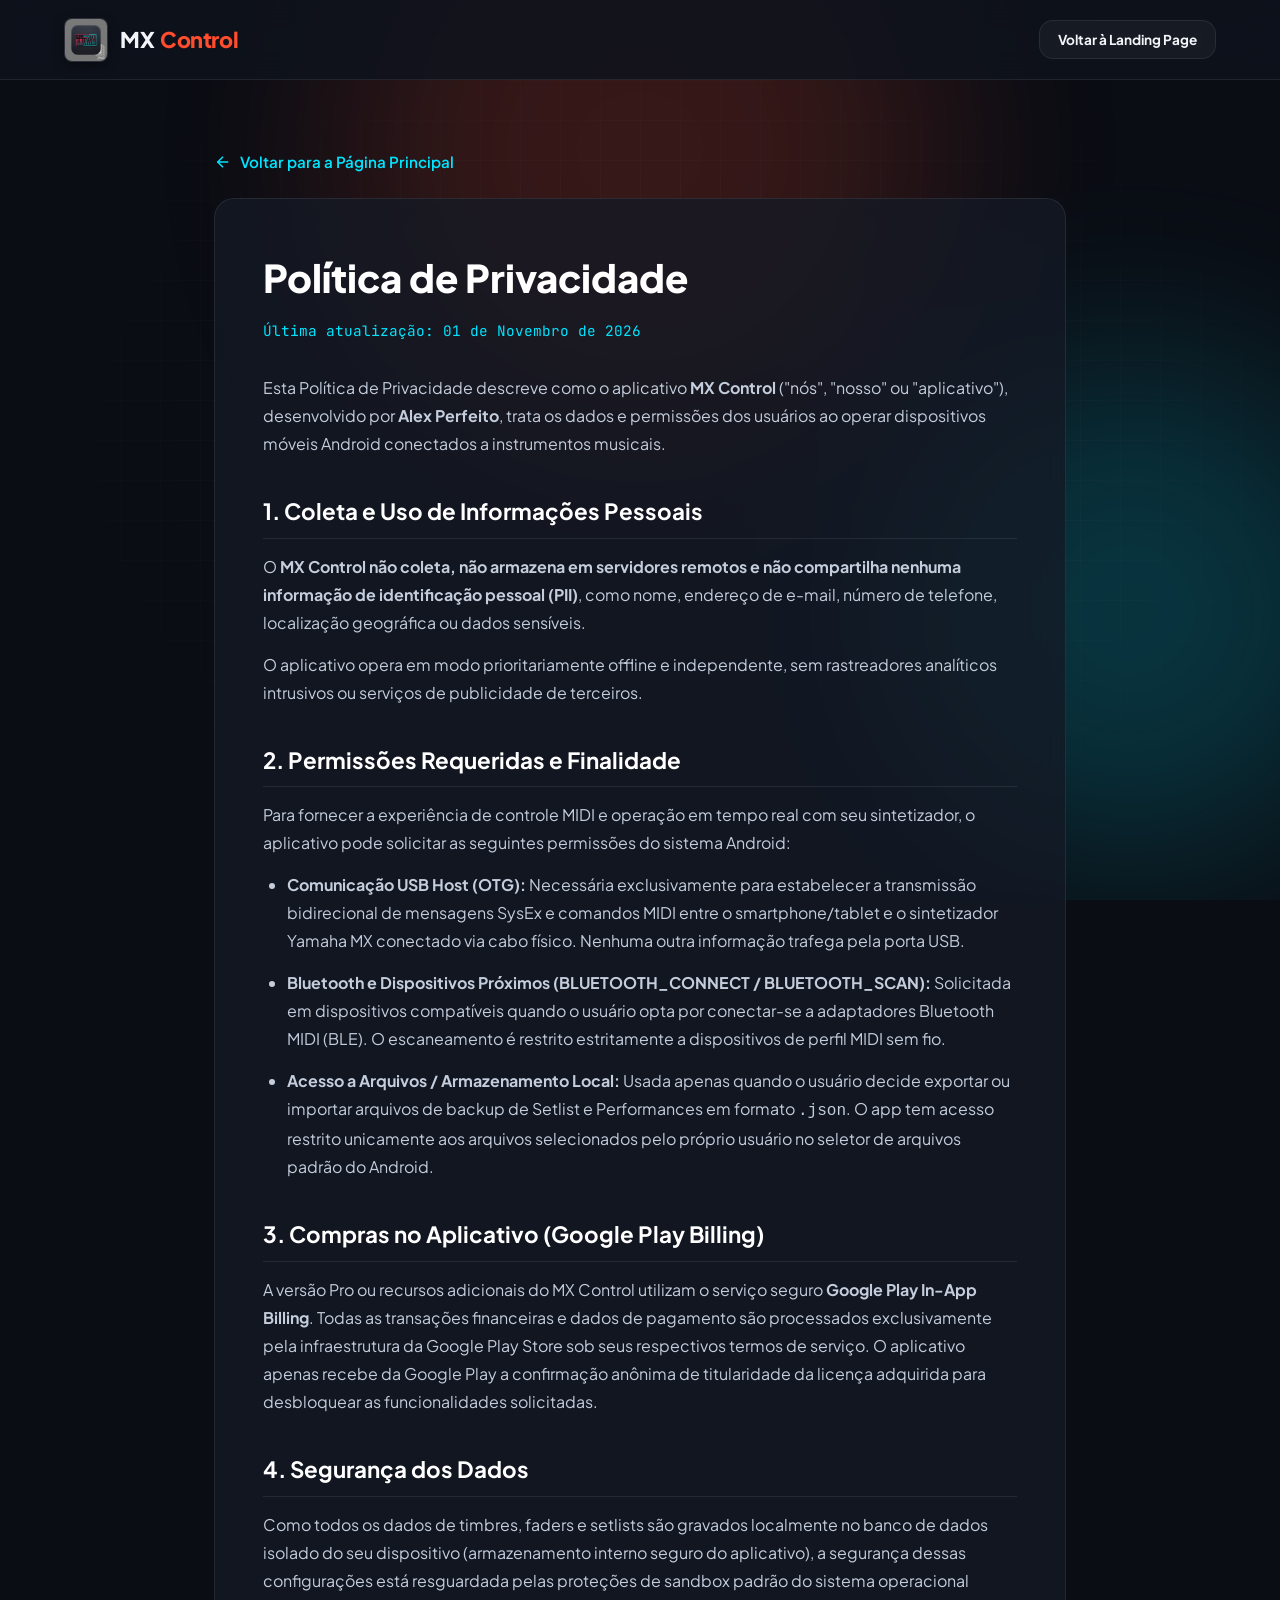
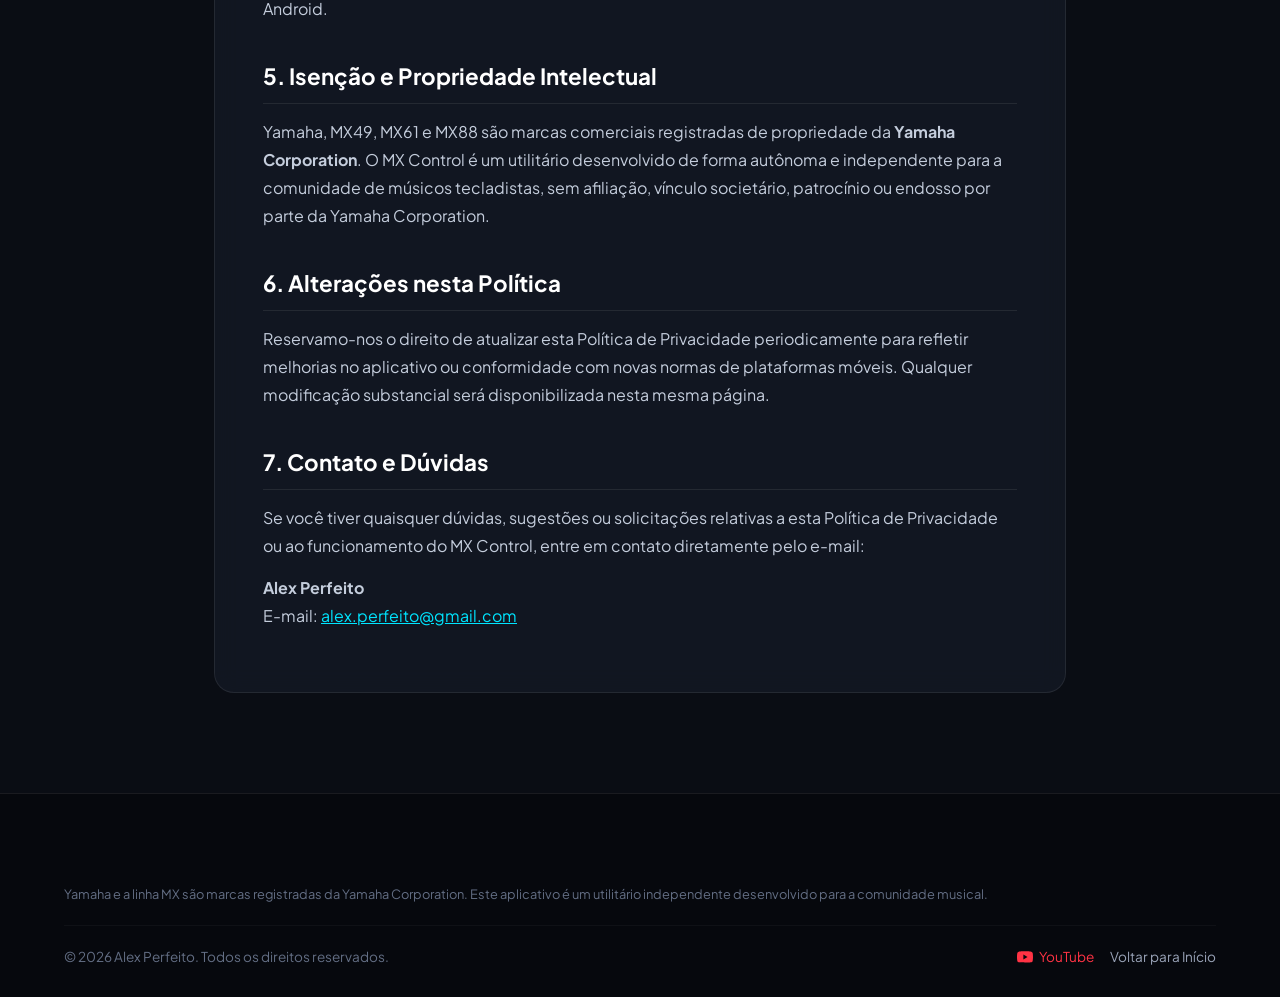
==== commit 9b5dac73: "Add files via upload" ====
--- a/privacy-policy.html
+++ b/privacy-policy.html
@@ -8,6 +8,12 @@
   <meta name="description" content="Política de Privacidade do aplicativo MX Control para teclados Yamaha MX.">
   <meta name="author" content="Alex Perfeito">
   <meta name="theme-color" content="#0a0d14">
+  <link rel="canonical" href="https://alexperfeito.github.io/mxcontrol/privacy-policy.html">
+
+  <meta property="og:type" content="website">
+  <meta property="og:url" content="https://alexperfeito.github.io/mxcontrol/privacy-policy.html">
+  <meta property="og:title" content="Política de Privacidade — MX Control">
+  <meta property="og:description" content="Política de Privacidade e termos de uso de permissões do app MX Control.">
 
   <!-- Favicon -->
   <link rel="icon" type="image/png" href="assets/icon.png">
--- a/style.css
+++ b/style.css
@@ -168,6 +168,7 @@
   font-weight: 800;
   font-size: 1.35rem;
   letter-spacing: -0.02em;
+  flex-shrink: 0;
 }
 
 .logo-icon-wrap {
@@ -182,6 +183,7 @@
   align-items: center;
   justify-content: center;
   background: #141722;
+  flex-shrink: 0;
 }
 
 .logo-img {
@@ -190,6 +192,13 @@
   object-fit: cover;
 }
 
+.brand-text {
+  display: inline-flex;
+  align-items: center;
+  gap: 6px;
+  line-height: 1;
+}
+
 .brand-text span {
   color: var(--accent-yamaha);
 }
@@ -198,14 +207,17 @@
   font-size: 0.65rem;
   font-weight: 700;
   text-transform: uppercase;
-  padding: 2px 7px;
+  padding: 3px 7px;
   border-radius: 20px;
   background: rgba(0, 229, 255, 0.12);
   color: var(--accent-cyan);
   border: 1px solid rgba(0, 229, 255, 0.3);
   letter-spacing: 0.05em;
+  line-height: 1;
+  display: inline-flex;
+  align-items: center;
+  justify-content: center;
   vertical-align: middle;
-  margin-left: 6px;
 }
 
 .nav-links {
@@ -287,6 +299,10 @@
   gap: 16px;
 }
 
+.mobile-cta-item {
+  display: none;
+}
+
 /* Mobile Toggle */
 .mobile-toggle {
   display: none;
@@ -295,6 +311,19 @@
   color: var(--text-main);
   cursor: pointer;
   padding: 8px;
+  border-radius: var(--radius-sm);
+  align-items: center;
+  justify-content: center;
+  line-height: 0;
+  transition: background-color 0.2s ease, transform 0.15s ease;
+}
+
+.mobile-toggle:hover {
+  background: rgba(255, 255, 255, 0.08);
+}
+
+.mobile-toggle:active {
+  transform: scale(0.95);
 }
 
 .mobile-toggle svg {
@@ -1421,11 +1450,33 @@
 
 @media (max-width: 768px) {
   :root {
-    --header-height: 70px;
+    --header-height: 66px;
+  }
+
+  .brand-logo {
+    font-size: 1.15rem;
+    gap: 8px;
+  }
+
+  .logo-icon-wrap {
+    width: 36px;
+    height: 36px;
+  }
+
+  .badge-version {
+    font-size: 0.6rem;
+    padding: 2px 6px;
+  }
+
+  /* Oculta o botão CTA da barra superior no mobile para evitar quebras de linha e esmagamento */
+  .header-cta .btn-primary,
+  .header-cta #headerCtaBtn,
+  .header-cta .btn-outline {
+    display: none !important;
   }
 
   .mobile-toggle {
-    display: block;
+    display: inline-flex;
   }
 
   .nav-links {
@@ -1437,8 +1488,8 @@
     backdrop-filter: blur(20px);
     -webkit-backdrop-filter: blur(20px);
     flex-direction: column;
-    padding: 30px 24px;
-    gap: 20px;
+    padding: 28px 24px;
+    gap: 18px;
     border-bottom: 1px solid var(--border-subtle);
     transform: translateY(-120%);
     transition: transform 0.3s cubic-bezier(0.16, 1, 0.3, 1);
@@ -1449,8 +1500,21 @@
     transform: translateY(0);
   }
 
-  .header-cta .btn-outline {
-    display: none;
+  /* Botão CTA integrado dentro do menu expansível no mobile */
+  .mobile-cta-item {
+    display: block;
+    width: 100%;
+    padding-top: 12px;
+    margin-top: 6px;
+    border-top: 1px solid rgba(255, 255, 255, 0.08);
+  }
+
+  .mobile-cta-item .btn {
+    width: 100%;
+    display: inline-flex !important;
+    padding: 13px 20px;
+    font-size: 0.95rem;
+    box-shadow: 0 8px 20px rgba(255, 77, 46, 0.35);
   }
 
   .metrics-grid {
